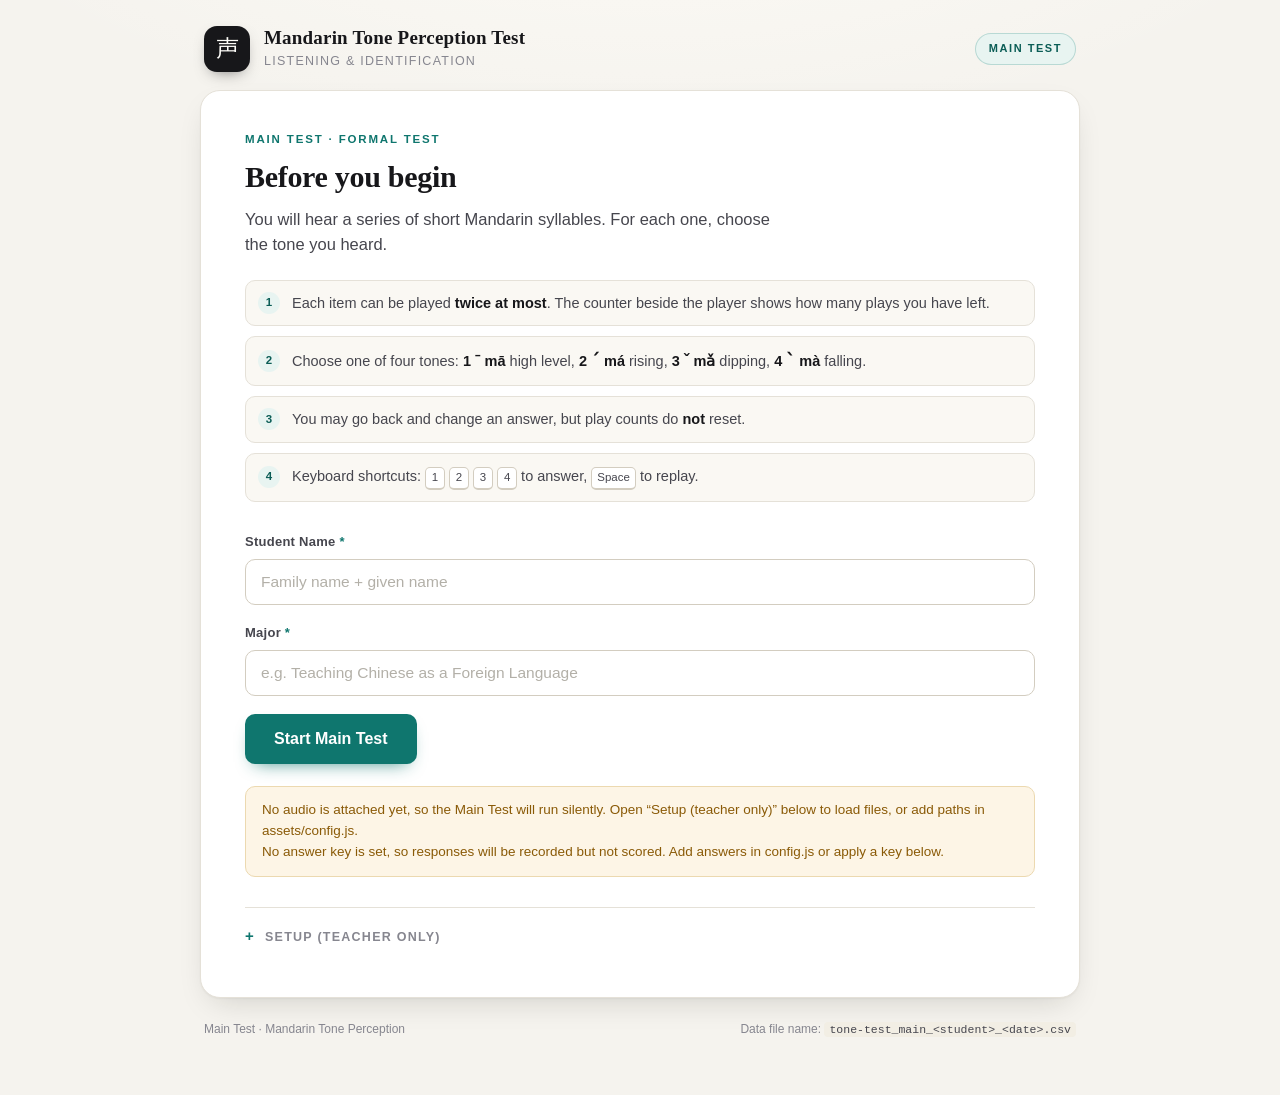
==== main.html @ bfbaeff8 "Add files via upload" ====
<!DOCTYPE html>
<html lang="en">
<head>
<meta charset="utf-8" />
<meta name="viewport" content="width=device-width, initial-scale=1" />
<title>Main Test · Mandarin Tone Perception</title>
<link rel="icon" href="data:image/svg+xml,%3Csvg xmlns=%27http://www.w3.org/2000/svg%27 viewBox=%270 0 32 32%27%3E%3Crect width=%2732%27 height=%2732%27 rx=%277%27 fill=%27%2317171a%27/%3E%3Ctext x=%2716%27 y=%2723%27 font-size=%2719%27 text-anchor=%27middle%27 fill=%27%23fdfcf8%27 font-family=%27serif%27%3E%E5%A3%B0%3C/text%3E%3C/svg%3E" />
<link rel="stylesheet" href="assets/styles.css" />
</head>
<body data-test-type="main">

<header class="topbar">
  <div class="brand">
    <span class="brand-mark">声</span>
    <div>
      <h1>Mandarin Tone Perception Test</h1>
      <p class="brand-sub">Listening &amp; identification</p>
    </div>
  </div>
  <span class="badge">Main Test</span>
</header>

<main class="wrap">

  <!-- ==================== 1. START ==================== -->
  <section id="screen-start" class="screen">
    <div class="card">
      <p class="eyebrow">Main Test · Formal test</p>
      <h2>Before you begin</h2>
      <p class="lead">You will hear a series of short Mandarin syllables. For each one, choose the tone you heard.</p>

      <ul class="rules">
        <li><span class="rule-icon">1</span> Each item can be played <strong>twice at most</strong>. The counter beside the player shows how many plays you have left.</li>
        <li><span class="rule-icon">2</span> Choose one of four tones: <strong>1 <span class="tone-mark">&#x02C9;</span> m&#x0101;</strong> high level, <strong>2 <span class="tone-mark">&#x02CA;</span> m&#x00E1;</strong> rising, <strong>3 <span class="tone-mark">&#x02C7;</span> m&#x01CE;</strong> dipping, <strong>4 <span class="tone-mark">&#x02CB;</span> m&#x00E0;</strong> falling.</li>
        <li><span class="rule-icon">3</span> You may go back and change an answer, but play counts do <strong>not</strong> reset.</li>
        <li><span class="rule-icon">4</span> Keyboard shortcuts: <kbd>1</kbd> <kbd>2</kbd> <kbd>3</kbd> <kbd>4</kbd> to answer, <kbd>Space</kbd> to replay.</li>
      </ul>

      <form id="startForm" class="form" novalidate>
        <div class="field">
          <label for="nameInput">Student Name <span class="req">*</span></label>
          <input id="nameInput" name="studentName" type="text" autocomplete="name" required placeholder="Family name + given name" />
        </div>
        <div class="field">
          <label for="majorInput">Major <span class="req">*</span></label>
          <input id="majorInput" name="major" type="text" autocomplete="off" required placeholder="e.g. Teaching Chinese as a Foreign Language" />
        </div>
        <p class="form-error" id="formError" role="alert" hidden></p>
        <div>
          <button class="btn btn-primary btn-lg" id="startBtn" type="submit">Start Main Test</button>
        </div>
      </form>

      <div class="notice notice-warn" id="setupWarning" hidden></div>

      <details class="setup">
        <summary>Setup (teacher only)</summary>
        <div class="setup-body">

          <div class="setup-block">
            <h3>1 · Load audio</h3>
            <p>Select the sound files for this test, or pick the whole folder. Items are filled in filename order
              (1, 2, 3 … 10, 11), unless a path is already written in <code>assets/config.js</code>.
              Files loaded here live only in this browser tab, so repeat this step each session.</p>
            <div class="setup-row">
              <label class="file-label">Choose files
                <input id="audioFiles" type="file" accept="audio/*,.mp3,.wav,.m4a,.ogg,.aac,.flac" multiple />
              </label>
              <label class="file-label">Choose folder
                <input id="audioFolder" type="file" webkitdirectory directory multiple />
              </label>
            </div>
            <p class="status-line" id="audioStatus"></p>
          </div>

          <div class="setup-block">
            <h3>2 · Answer key</h3>
            <p>One value per item, in order, e.g. <code>1,3,2,4,1</code>. Use <code>0</code> for an item that is not scored yet.
              A key saved here is remembered on this computer; a key written in <code>assets/config.js</code> is used otherwise.</p>
            <div class="setup-row">
              <input id="keyInput" class="key-input" type="text" spellcheck="false" placeholder="1,2,3,4,1" aria-label="Answer key" />
              <button class="btn btn-ghost btn-sm" id="applyKey" type="button">Apply</button>
              <button class="btn btn-ghost btn-sm" id="clearKey" type="button">Clear saved</button>
            </div>
            <p class="status-line" id="keyStatus"></p>
          </div>

          <div class="setup-block">
            <h3>3 · Sending results</h3>
            <p>Every submission is saved as a CSV on the student's computer. To also collect it centrally, paste your
              Google Apps Script Web App URL into <code>ENDPOINT</code> at the top of <code>assets/app.js</code>;
              the page will then POST the same data as JSON.</p>
          </div>

        </div>
      </details>
    </div>
  </section>

  <!-- ==================== 2. TEST ==================== -->
  <section id="screen-test" class="screen" hidden>
    <div class="card">
      <div class="test-head">
        <div>
          <p class="eyebrow" id="whoMeta">—</p>
          <h2 class="q-title">Item <span id="qNum">1</span> <span class="q-of">of <span id="qTotal">10</span></span></h2>
        </div>
        <div class="pill" id="playsPill">2 plays left</div>
      </div>

      <div class="bar"><div class="bar-fill" id="bar"></div></div>

      <div class="player">
        <button class="play-btn" id="playBtn" type="button" aria-label="Play the audio for this item">
          <svg viewBox="0 0 24 24" aria-hidden="true" focusable="false">
            <path d="M8 5.5v13l11-6.5z" fill="currentColor" />
          </svg>
        </button>
        <div class="player-info">
          <p class="player-status" id="playStatus">Ready to play</p>
          <p class="player-hint" id="playHint">You may play this item 2 times in total.</p>
          <span class="play-count" id="playCount">0 / 2</span>
        </div>
      </div>

      <p class="audio-note" id="audioNote" hidden></p>

      <p class="pick-label">Which tone did you hear?</p>
      <div class="options" id="options" role="group" aria-label="Tone options"></div>

      <div class="test-nav">
        <button class="btn btn-ghost" id="prevBtn" type="button">&#8592; Previous</button>
        <button class="btn btn-primary" id="nextBtn" type="button">Next &#8594;</button>
      </div>
    </div>
  </section>

  <!-- ==================== 3. DONE ==================== -->
  <section id="screen-done" class="screen" hidden>
    <div class="card">
      <p class="eyebrow">Submitted · Main Test</p>
      <h2>Thank you, <span id="doneName">—</span></h2>
      <p class="lead">Your responses have been recorded. A CSV file has been saved to your downloads folder.</p>

      <div class="score">
        <div class="score-main"><span id="scoreValue">–</span><span class="score-den" id="scoreDen"></span></div>
        <p class="score-sub" id="scoreSub"></p>
      </div>

      <div class="actions">
        <button class="btn btn-primary" id="downloadBtn" type="button">Download CSV again</button>
        <button class="btn btn-ghost" id="restartBtn" type="button">Start a new student</button>
      </div>
      <p class="post-status" id="postStatus"></p>

      <details class="review" open>
        <summary>Review answers</summary>
        <div class="table-wrap">
          <table>
            <thead>
              <tr>
                <th class="num">#</th>
                <th>Audio file</th>
                <th class="num">Response</th>
                <th class="num">Key</th>
                <th class="num">Plays</th>
                <th>Result</th>
              </tr>
            </thead>
            <tbody id="summaryBody"></tbody>
          </table>
        </div>
      </details>
    </div>
  </section>

</main>

<footer class="foot">
  <span>Main Test · Mandarin Tone Perception</span>
  <span>Data file name: <code>tone-test_main_&lt;student&gt;_&lt;date&gt;.csv</code></span>
</footer>

<div class="toast" id="toast" role="status" aria-live="polite"></div>

<script src="assets/config.js"></script>
<script src="assets/app.js"></script>
</body>
</html>
---- assets/styles.css ----
/* ============================================================================
   Mandarin Tone Perception Test — shared styles
   ========================================================================== */

:root {
  --paper: #f5f3ee;
  --card: #ffffff;
  --ink: #17171a;
  --ink-2: #46464e;
  --muted: #86868f;
  --line: #e5e1d8;
  --line-strong: #d3cdc0;

  --accent: #0f766e;
  --accent-ink: #0b5d56;
  --accent-soft: #e8f4f1;

  --correct: #15803d;
  --correct-soft: #e9f6ed;
  --wrong: #b3352f;
  --wrong-soft: #fbeceb;
  --sand: #f2ede2;

  --radius-lg: 20px;
  --radius: 14px;
  --radius-sm: 10px;

  --shadow: 0 1px 2px rgba(24, 20, 12, .04), 0 12px 32px -12px rgba(24, 20, 12, .18);
  --font-ui: ui-sans-serif, -apple-system, "Segoe UI", Roboto, "Helvetica Neue",
             "PingFang SC", "Microsoft YaHei", Arial, sans-serif;
  --font-display: "Iowan Old Style", "Palatino Linotype", Palatino, Georgia,
                  "Songti SC", "Times New Roman", serif;
}

body[data-test-type="pilot"] {
  --accent: #b45309;
  --accent-ink: #8f4107;
  --accent-soft: #fdf2e3;
}

body[data-test-type="main"] {
  --accent: #0f766e;
  --accent-ink: #0b5d56;
  --accent-soft: #e8f4f1;
}

* { box-sizing: border-box; }

html { -webkit-text-size-adjust: 100%; }

body {
  margin: 0;
  min-height: 100vh;
  padding: 0 20px 56px;
  font-family: var(--font-ui);
  font-size: 16px;
  line-height: 1.55;
  color: var(--ink);
  background:
    radial-gradient(1100px 520px at 50% -220px, #fffdf8 0%, rgba(255, 253, 248, 0) 70%),
    var(--paper);
  -webkit-font-smoothing: antialiased;
}

[hidden] { display: none !important; }

/* ---------- top bar ---------- */

.topbar {
  max-width: 880px;
  margin: 0 auto;
  padding: 26px 4px 18px;
  display: flex;
  align-items: center;
  justify-content: space-between;
  gap: 16px;
}

.brand { display: flex; align-items: center; gap: 14px; min-width: 0; }

.brand-mark {
  flex: 0 0 auto;
  width: 46px; height: 46px;
  display: grid; place-items: center;
  border-radius: 13px;
  background: var(--ink);
  color: #fdfcf8;
  font-family: var(--font-display);
  font-size: 23px;
  line-height: 1;
  padding-bottom: 2px;
  box-shadow: 0 6px 16px -8px rgba(23, 23, 26, .7);
}

.brand h1 {
  margin: 0;
  font-family: var(--font-display);
  font-size: 19px;
  font-weight: 600;
  letter-spacing: .01em;
  line-height: 1.25;
}

.brand-sub {
  margin: 2px 0 0;
  font-size: 12.5px;
  letter-spacing: .1em;
  text-transform: uppercase;
  color: var(--muted);
}

.badge {
  flex: 0 0 auto;
  padding: 6px 13px;
  border-radius: 999px;
  font-size: 11px;
  font-weight: 700;
  letter-spacing: .14em;
  text-transform: uppercase;
  color: var(--accent-ink);
  background: var(--accent-soft);
  border: 1px solid color-mix(in srgb, var(--accent) 22%, transparent);
}

/* ---------- layout ---------- */

.wrap { max-width: 880px; margin: 0 auto; }

.card {
  background: var(--card);
  border: 1px solid var(--line);
  border-radius: var(--radius-lg);
  box-shadow: var(--shadow);
  padding: 40px 44px 38px;
}

.eyebrow {
  margin: 0 0 10px;
  font-size: 11.5px;
  font-weight: 700;
  letter-spacing: .16em;
  text-transform: uppercase;
  color: var(--accent);
}

h2 {
  margin: 0 0 12px;
  font-family: var(--font-display);
  font-size: 30px;
  line-height: 1.2;
  font-weight: 600;
  letter-spacing: -.01em;
}

.lead { margin: 0 0 22px; color: var(--ink-2); font-size: 16.5px; max-width: 58ch; }

/* ---------- start screen ---------- */

.rules {
  list-style: none;
  margin: 0 0 30px;
  padding: 0;
  display: grid;
  gap: 10px;
}

.rules li {
  position: relative;
  padding: 11px 16px 11px 46px;
  border-radius: var(--radius-sm);
  background: #faf8f3;
  border: 1px solid var(--line);
  font-size: 14.5px;
  color: var(--ink-2);
}

.rule-icon {
  position: absolute;
  left: 12px; top: 50%;
  transform: translateY(-50%);
  width: 22px; height: 22px;
  display: grid; place-items: center;
  border-radius: 999px;
  background: var(--accent-soft);
  color: var(--accent-ink);
  font-size: 11.5px;
  font-weight: 700;
}

.rules strong { color: var(--ink); font-weight: 600; }

code {
  padding: 1px 5px;
  border-radius: 4px;
  background: #f2eee4;
  font-family: ui-monospace, Menlo, Consolas, monospace;
  font-size: .88em;
  color: var(--ink-2);
}

kbd {
  display: inline-block;
  min-width: 20px;
  padding: 1px 5px;
  border: 1px solid var(--line-strong);
  border-bottom-width: 2px;
  border-radius: 5px;
  background: #fff;
  font-family: var(--font-ui);
  font-size: 11.5px;
  text-align: center;
  color: var(--ink-2);
}

.form { display: grid; gap: 18px; }

.field { display: grid; gap: 7px; }

.field label {
  font-size: 13px;
  font-weight: 600;
  letter-spacing: .02em;
  color: var(--ink-2);
}

.req { color: var(--accent); }

.field input {
  width: 100%;
  padding: 13px 15px;
  border: 1px solid var(--line-strong);
  border-radius: var(--radius-sm);
  background: #fff;
  font-family: inherit;
  font-size: 15.5px;
  color: var(--ink);
  transition: border-color .15s, box-shadow .15s;
}

.field input::placeholder { color: #b3b0a8; }

.field input:focus {
  outline: none;
  border-color: var(--accent);
  box-shadow: 0 0 0 3px color-mix(in srgb, var(--accent) 16%, transparent);
}

.form-error {
  margin: 0;
  padding: 10px 14px;
  border-radius: var(--radius-sm);
  background: var(--wrong-soft);
  border: 1px solid color-mix(in srgb, var(--wrong) 25%, transparent);
  color: var(--wrong);
  font-size: 14px;
}

/* ---------- buttons ---------- */

.btn {
  display: inline-flex;
  align-items: center;
  justify-content: center;
  gap: 8px;
  padding: 12px 22px;
  border-radius: var(--radius-sm);
  border: 1px solid transparent;
  font-family: inherit;
  font-size: 15px;
  font-weight: 600;
  cursor: pointer;
  transition: transform .12s, background .15s, border-color .15s, color .15s, opacity .15s;
  -webkit-tap-highlight-color: transparent;
}

.btn:active:not(:disabled) { transform: translateY(1px); }

.btn:disabled { opacity: .42; cursor: not-allowed; }

.btn-primary {
  background: var(--accent);
  color: #fff;
  box-shadow: 0 8px 18px -10px color-mix(in srgb, var(--accent) 90%, transparent);
}

.btn-primary:hover:not(:disabled) { background: var(--accent-ink); }

.btn-ghost {
  background: #fff;
  border-color: var(--line-strong);
  color: var(--ink-2);
}

.btn-ghost:hover:not(:disabled) { border-color: var(--ink-2); color: var(--ink); }

.btn-lg { padding: 15px 28px; font-size: 16px; }

.btn-sm { padding: 8px 14px; font-size: 13px; }

/* ---------- setup panel ---------- */

.setup {
  margin-top: 30px;
  border-top: 1px solid var(--line);
  padding-top: 4px;
}

.setup > summary {
  cursor: pointer;
  padding: 12px 0;
  list-style: none;
  font-size: 12.5px;
  font-weight: 700;
  letter-spacing: .1em;
  text-transform: uppercase;
  color: var(--muted);
  user-select: none;
}

.setup > summary::-webkit-details-marker { display: none; }

.setup > summary::before {
  content: "+";
  display: inline-block;
  width: 16px;
  margin-right: 4px;
  color: var(--accent);
  font-size: 15px;
}

.setup[open] > summary::before { content: "–"; }

.setup-body {
  display: grid;
  gap: 16px;
  padding: 6px 0 18px;
  font-size: 13.5px;
  color: var(--ink-2);
}

.setup-block {
  padding: 16px 18px;
  border: 1px dashed var(--line-strong);
  border-radius: var(--radius-sm);
  background: #fbf9f5;
}

.setup-block h3 {
  margin: 0 0 6px;
  font-size: 13px;
  font-weight: 700;
  letter-spacing: .04em;
  text-transform: uppercase;
  color: var(--ink);
}

.setup-block p { margin: 0 0 10px; font-size: 13px; line-height: 1.55; }

.setup-row { display: flex; flex-wrap: wrap; gap: 10px; align-items: center; }

.file-label {
  display: inline-flex;
  align-items: center;
  gap: 7px;
  padding: 8px 14px;
  border-radius: 8px;
  border: 1px solid var(--line-strong);
  background: #fff;
  font-size: 13px;
  font-weight: 600;
  color: var(--ink-2);
  cursor: pointer;
}

.file-label:hover { border-color: var(--accent); color: var(--accent-ink); }

.file-label input[type="file"] { display: none; }

.status-line { margin: 8px 0 0; font-size: 12.5px; color: var(--muted); }

.status-line.is-ok { color: var(--correct); }
.status-line.is-warn { color: #a1610a; }

.key-input {
  width: 100%;
  max-width: 420px;
  padding: 9px 12px;
  border: 1px solid var(--line-strong);
  border-radius: 8px;
  font-family: ui-monospace, Menlo, Consolas, monospace;
  font-size: 14px;
  letter-spacing: .1em;
  background: #fff;
  color: var(--ink);
}

.key-input:focus { outline: none; border-color: var(--accent); }

.notice {
  margin: 22px 0 0;
  padding: 13px 16px;
  border-radius: var(--radius-sm);
  font-size: 13.5px;
  line-height: 1.55;
}

.notice-warn {
  background: #fdf5e6;
  border: 1px solid #ecd9b0;
  color: #8a5a07;
}

/* ---------- test screen ---------- */

.test-head {
  display: flex;
  align-items: flex-start;
  justify-content: space-between;
  gap: 18px;
  margin-bottom: 6px;
}

.test-head .eyebrow { margin-bottom: 6px; }

.q-title {
  margin: 0;
  font-family: var(--font-display);
  font-size: 26px;
  font-weight: 600;
  letter-spacing: -.01em;
}

.q-of { color: var(--muted); font-size: 17px; font-weight: 400; }

.pill {
  flex: 0 0 auto;
  margin-top: 4px;
  padding: 6px 13px;
  border-radius: 999px;
  background: var(--sand);
  color: var(--ink-2);
  font-size: 12.5px;
  font-weight: 600;
  white-space: nowrap;
}

.pill.is-empty { background: var(--wrong-soft); color: var(--wrong); }

.bar {
  height: 4px;
  margin: 16px 0 26px;
  border-radius: 999px;
  background: var(--sand);
  overflow: hidden;
}

.bar-fill {
  height: 100%;
  width: 0;
  border-radius: 999px;
  background: var(--accent);
  transition: width .3s ease;
}

.player {
  display: flex;
  align-items: center;
  gap: 22px;
  padding: 22px 24px;
  border-radius: var(--radius);
  background: linear-gradient(180deg, #fbfaf6, #f7f4ec);
  border: 1px solid var(--line);
}

.play-btn {
  flex: 0 0 auto;
  width: 82px; height: 82px;
  display: grid; place-items: center;
  border: none;
  border-radius: 999px;
  background: var(--accent);
  color: #fff;
  cursor: pointer;
  box-shadow: 0 12px 24px -12px color-mix(in srgb, var(--accent) 85%, transparent);
  transition: transform .12s, background .15s, opacity .15s;
}

.play-btn:hover:not(:disabled) { transform: scale(1.03); background: var(--accent-ink); }
.play-btn:active:not(:disabled) { transform: scale(.98); }

.play-btn:disabled {
  background: #ece7dc;
  color: #a8a29a;
  cursor: not-allowed;
  box-shadow: none;
}

.play-btn svg { width: 30px; height: 30px; margin-left: 3px; }

.play-btn.is-playing svg { margin-left: 0; }

.player-info { min-width: 0; }

.player-status {
  margin: 0 0 3px;
  font-size: 15px;
  font-weight: 600;
  color: var(--ink);
}

.player-hint { margin: 0; font-size: 13.5px; color: var(--muted); }

.play-count {
  display: inline-block;
  margin-top: 8px;
  padding: 3px 9px;
  border-radius: 6px;
  background: #fff;
  border: 1px solid var(--line-strong);
  font-family: ui-monospace, Menlo, Consolas, monospace;
  font-size: 11.5px;
  letter-spacing: .06em;
  color: var(--ink-2);
}

.pick-label {
  margin: 30px 0 12px;
  font-size: 13px;
  font-weight: 600;
  letter-spacing: .03em;
  color: var(--ink-2);
}

.options {
  display: grid;
  grid-template-columns: repeat(4, 1fr);
  gap: 12px;
}

.option {
  position: relative;
  display: grid;
  justify-items: center;
  gap: 3px;
  padding: 16px 10px 14px;
  border: 1.5px solid var(--line-strong);
  border-radius: var(--radius);
  background: #fff;
  cursor: pointer;
  font-family: inherit;
  color: var(--ink);
  transition: border-color .14s, background .14s, transform .12s, box-shadow .14s;
}

.option:hover { border-color: var(--accent); background: #fffdf9; }
.option:active { transform: translateY(1px); }

.option.is-selected {
  border-color: var(--accent);
  background: var(--accent-soft);
  box-shadow: 0 0 0 3px color-mix(in srgb, var(--accent) 12%, transparent);
}

.option-head {
  display: flex;
  align-items: baseline;
  gap: 6px;
  line-height: 1;
}

.option-num {
  font-family: var(--font-display);
  font-size: 27px;
  line-height: 1;
  font-weight: 600;
}

.option-mark {
  font-size: 23px;
  line-height: 1;
  font-weight: 600;
  color: var(--accent);
}

.option-name {
  font-size: 11.5px;
  line-height: 1.35;
  color: var(--muted);
  text-align: center;
}

.option-sample {
  font-family: var(--font-display);
  font-size: 16px;
  line-height: 1.2;
  color: var(--ink-2);
  letter-spacing: .02em;
}

.rules .tone-mark { font-size: 1.15em; font-weight: 600; color: var(--ink); }

.audio-note {
  margin: 14px 0 0;
  font-size: 12.5px;
  color: #a1610a;
}

.test-nav {
  display: flex;
  justify-content: space-between;
  gap: 12px;
  margin-top: 30px;
  padding-top: 22px;
  border-top: 1px solid var(--line);
}

/* ---------- done screen ---------- */

.score {
  display: flex;
  align-items: baseline;
  gap: 16px;
  flex-wrap: wrap;
  margin: 6px 0 22px;
  padding: 20px 24px;
  border-radius: var(--radius);
  background: var(--accent-soft);
  border: 1px solid color-mix(in srgb, var(--accent) 18%, transparent);
}

.score-main {
  font-family: var(--font-display);
  font-size: 40px;
  line-height: 1;
  font-weight: 600;
  color: var(--accent-ink);
}

.score-den { font-size: 19px; color: var(--accent-ink); opacity: .6; margin-left: 3px; }

.score-sub { margin: 0; font-size: 14px; color: var(--ink-2); }

.actions { display: flex; flex-wrap: wrap; gap: 10px; margin-bottom: 6px; }

.post-status {
  margin: 14px 0 0;
  font-size: 13px;
  color: var(--muted);
  min-height: 1.2em;
}

.post-status.is-ok { color: var(--correct); }
.post-status.is-err { color: var(--wrong); }

.review { margin-top: 28px; border-top: 1px solid var(--line); padding-top: 4px; }

.review > summary {
  cursor: pointer;
  padding: 12px 0;
  list-style: none;
  font-size: 12.5px;
  font-weight: 700;
  letter-spacing: .1em;
  text-transform: uppercase;
  color: var(--muted);
  user-select: none;
}

.review > summary::-webkit-details-marker { display: none; }

.table-wrap { overflow-x: auto; }

table {
  width: 100%;
  border-collapse: collapse;
  font-size: 13.5px;
}

th, td {
  padding: 9px 10px;
  text-align: left;
  border-bottom: 1px solid var(--line);
  white-space: nowrap;
}

th {
  font-size: 11px;
  font-weight: 700;
  letter-spacing: .08em;
  text-transform: uppercase;
  color: var(--muted);
  border-bottom-color: var(--line-strong);
}

td.num, th.num { text-align: center; font-variant-numeric: tabular-nums; }

.tag {
  display: inline-block;
  padding: 2px 8px;
  border-radius: 5px;
  font-size: 11.5px;
  font-weight: 600;
}

.tag-correct { background: var(--correct-soft); color: var(--correct); }
.tag-wrong { background: var(--wrong-soft); color: var(--wrong); }
.tag-neutral { background: var(--sand); color: var(--ink-2); }

/* ---------- footer / toast ---------- */

.foot {
  max-width: 880px;
  margin: 22px auto 0;
  padding: 0 4px;
  font-size: 12px;
  color: var(--muted);
  display: flex;
  justify-content: space-between;
  gap: 12px;
  flex-wrap: wrap;
}

.foot code {
  font-family: ui-monospace, Menlo, Consolas, monospace;
  font-size: 11.5px;
  color: var(--ink-2);
}

.toast {
  position: fixed;
  left: 50%;
  bottom: 28px;
  transform: translate(-50%, 16px);
  max-width: min(520px, calc(100vw - 40px));
  padding: 12px 20px;
  border-radius: 999px;
  background: rgba(23, 23, 26, .94);
  color: #fdfcf8;
  font-size: 13.5px;
  box-shadow: 0 14px 32px -14px rgba(0, 0, 0, .6);
  opacity: 0;
  pointer-events: none;
  transition: opacity .2s, transform .2s;
  z-index: 50;
}

.toast.is-visible { opacity: 1; transform: translate(-50%, 0); }

/* ---------- launcher (index.html) ---------- */

.launcher-head { text-align: center; margin: 18px 0 34px; }

.launcher-head h2 { font-size: 40px; }

.launcher-head .lead { margin: 0 auto; }

.launch-grid { display: grid; grid-template-columns: 1fr 1fr; gap: 18px; }

.launch-card {
  display: block;
  padding: 26px 26px 24px;
  border: 1px solid var(--line);
  border-radius: var(--radius);
  background: #fff;
  text-decoration: none;
  color: inherit;
  transition: transform .16s, box-shadow .16s, border-color .16s;
}

.launch-card:hover {
  transform: translateY(-2px);
  border-color: var(--accent);
  box-shadow: 0 16px 34px -18px rgba(24, 20, 12, .32);
}

.launch-card .tag { margin-bottom: 12px; }

.launch-card h3 {
  margin: 0 0 6px;
  font-family: var(--font-display);
  font-size: 23px;
  font-weight: 600;
}

.launch-card p { margin: 0 0 16px; font-size: 14px; color: var(--ink-2); }

.launch-card .go { font-size: 13px; font-weight: 700; color: var(--accent); }

.launch-card.is-pilot { --accent: #b45309; --accent-ink: #8f4107; --accent-soft: #fdf2e3; }
.launch-card.is-main { --accent: #0f766e; --accent-ink: #0b5d56; --accent-soft: #e8f4f1; }

/* ---------- responsive ---------- */

@media (max-width: 720px) {
  body { padding: 0 14px 44px; }
  .card { padding: 28px 22px 26px; border-radius: 16px; }
  h2 { font-size: 25px; }
  .options { grid-template-columns: repeat(2, 1fr); }
  .launch-grid { grid-template-columns: 1fr; }
  .player { gap: 16px; padding: 18px; }
  .play-btn { width: 68px; height: 68px; }
  .test-nav { flex-direction: column; }
  .test-nav .btn { width: 100%; }
  .score-main { font-size: 34px; }
  .launcher-head h2 { font-size: 30px; }

  .topbar { padding: 18px 2px 14px; gap: 10px; }
  .brand { gap: 10px; }
  .brand-mark { width: 38px; height: 38px; font-size: 19px; border-radius: 11px; }
  .brand h1 { font-size: 15.5px; }
  .brand-sub { font-size: 11px; letter-spacing: .08em; }
  .badge { padding: 5px 10px; font-size: 10px; letter-spacing: .1em; }
}

@media (prefers-reduced-motion: reduce) {
  * { transition: none !important; animation: none !important; }
}
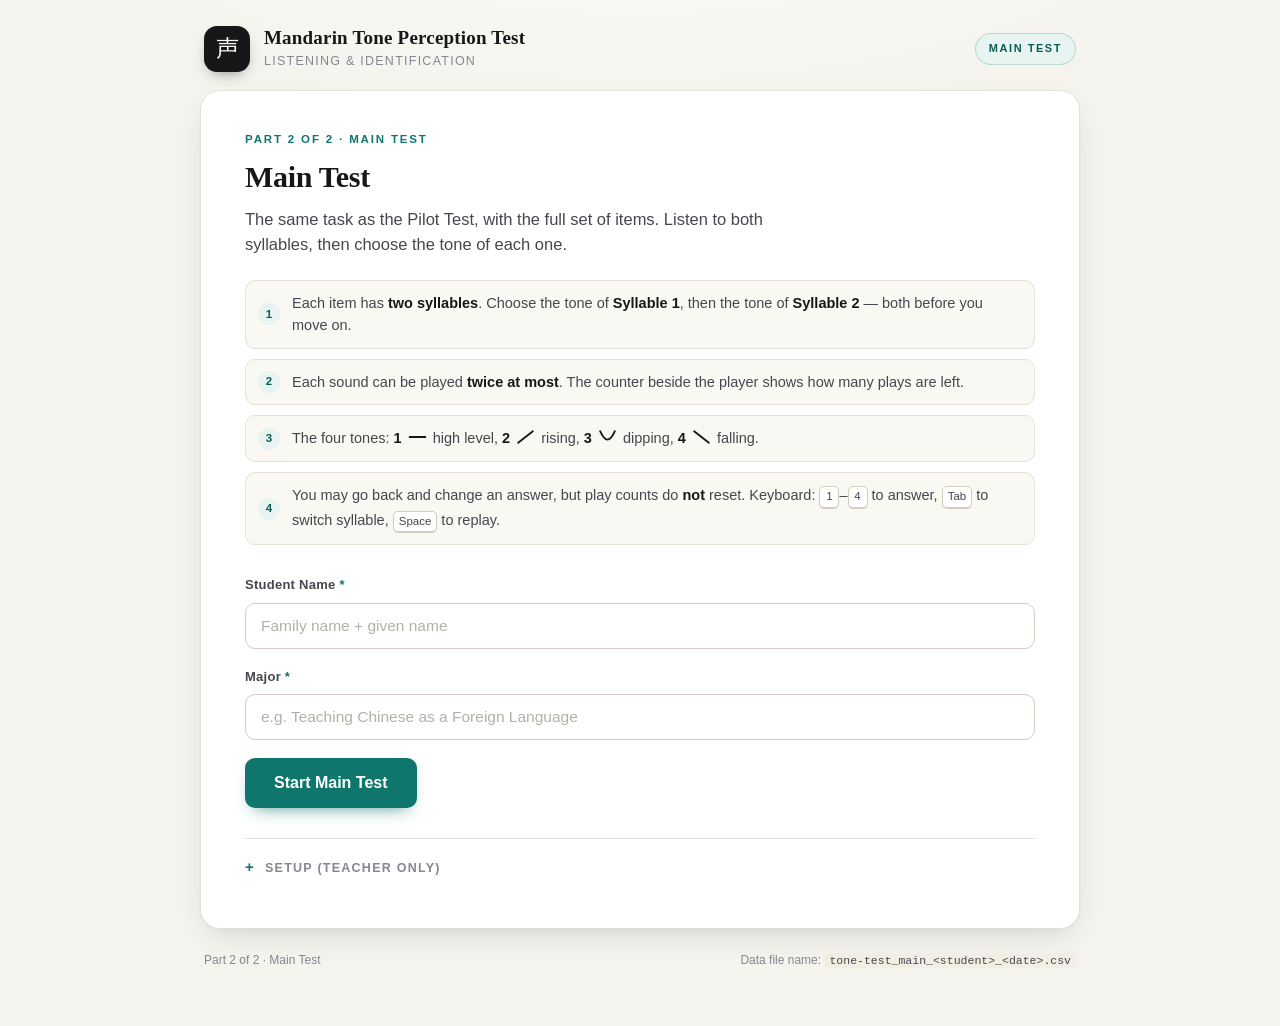
==== commit d107ac1b: "Add files via upload" ====
--- a/main.html
+++ b/main.html
@@ -25,15 +25,15 @@
   <!-- ==================== 1. START ==================== -->
   <section id="screen-start" class="screen">
     <div class="card">
-      <p class="eyebrow">Main Test · Formal test</p>
-      <h2>Before you begin</h2>
-      <p class="lead">You will hear a series of short Mandarin syllables. For each one, choose the tone you heard.</p>
+      <p class="eyebrow">Part 2 of 2 &middot; Main Test</p>
+      <h2>Main Test</h2>
+      <p class="lead">The same task as the Pilot Test, with the full set of items. Listen to both syllables, then choose the tone of each one.</p>
 
       <ul class="rules">
-        <li><span class="rule-icon">1</span> Each item can be played <strong>twice at most</strong>. The counter beside the player shows how many plays you have left.</li>
-        <li><span class="rule-icon">2</span> Choose one of four tones: <strong>1 <span class="tone-mark">&#x02C9;</span> m&#x0101;</strong> high level, <strong>2 <span class="tone-mark">&#x02CA;</span> m&#x00E1;</strong> rising, <strong>3 <span class="tone-mark">&#x02C7;</span> m&#x01CE;</strong> dipping, <strong>4 <span class="tone-mark">&#x02CB;</span> m&#x00E0;</strong> falling.</li>
-        <li><span class="rule-icon">3</span> You may go back and change an answer, but play counts do <strong>not</strong> reset.</li>
-        <li><span class="rule-icon">4</span> Keyboard shortcuts: <kbd>1</kbd> <kbd>2</kbd> <kbd>3</kbd> <kbd>4</kbd> to answer, <kbd>Space</kbd> to replay.</li>
+        <li><span class="rule-icon">1</span> Each item has <strong>two syllables</strong>. Choose the tone of <strong>Syllable 1</strong>, then the tone of <strong>Syllable 2</strong> &mdash; both before you move on.</li>
+        <li><span class="rule-icon">2</span> Each sound can be played <strong>twice at most</strong>. The counter beside the player shows how many plays are left.</li>
+        <li><span class="rule-icon">3</span> The four tones: <strong>1 <span class="tone-mark" aria-hidden="true"><svg viewBox="0 0 40 34"><path d="M5 17H35"/></svg></span></strong> high level, <strong>2 <span class="tone-mark" aria-hidden="true"><svg viewBox="0 0 40 34"><path d="M6 28L34 6"/></svg></span></strong> rising, <strong>3 <span class="tone-mark" aria-hidden="true"><svg viewBox="0 0 40 34"><path d="M6 6Q20 38 34 6"/></svg></span></strong> dipping, <strong>4 <span class="tone-mark" aria-hidden="true"><svg viewBox="0 0 40 34"><path d="M6 6L34 28"/></svg></span></strong> falling.</li>
+        <li><span class="rule-icon">4</span> You may go back and change an answer, but play counts do <strong>not</strong> reset. Keyboard: <kbd>1</kbd>&ndash;<kbd>4</kbd> to answer, <kbd>Tab</kbd> to switch syllable, <kbd>Space</kbd> to replay.</li>
       </ul>
 
       <form id="startForm" class="form" novalidate>
@@ -58,10 +58,11 @@
         <div class="setup-body">
 
           <div class="setup-block">
-            <h3>1 · Load audio</h3>
-            <p>Select the sound files for this test, or pick the whole folder. Items are filled in filename order
-              (1, 2, 3 … 10, 11), unless a path is already written in <code>assets/config.js</code>.
-              Files loaded here live only in this browser tab, so repeat this step each session.</p>
+            <h3>1 &middot; Load audio</h3>
+            <p>Select the sound files for this test, or pick the whole folder. Files are matched in filename order:
+              with <strong>two files per item</strong> the first pair goes to Syllable 1 and 2 of Item 1; with
+              <strong>one file per item</strong> that file is used for both syllables. Paths written in
+              <code>assets/config.js</code> take priority. Files loaded here live only in this browser tab.</p>
             <div class="setup-row">
               <label class="file-label">Choose files
                 <input id="audioFiles" type="file" accept="audio/*,.mp3,.wav,.m4a,.ogg,.aac,.flac" multiple />
@@ -74,11 +75,12 @@
           </div>
 
           <div class="setup-block">
-            <h3>2 · Answer key</h3>
-            <p>One value per item, in order, e.g. <code>1,3,2,4,1</code>. Use <code>0</code> for an item that is not scored yet.
+            <h3>2 &middot; Answer key</h3>
+            <p>Two values per item, syllable 1 then syllable 2, e.g. <code>2-4, 1-1, 3-2, 4-4, 1-3</code>.
+              A flat list (<code>2,4,1,1,3,2</code>) also works. Use <code>0</code> for a syllable that is not scored yet.
               A key saved here is remembered on this computer; a key written in <code>assets/config.js</code> is used otherwise.</p>
             <div class="setup-row">
-              <input id="keyInput" class="key-input" type="text" spellcheck="false" placeholder="1,2,3,4,1" aria-label="Answer key" />
+              <input id="keyInput" class="key-input" type="text" spellcheck="false" placeholder="2-4, 1-1, 3-2" aria-label="Answer key" />
               <button class="btn btn-ghost btn-sm" id="applyKey" type="button">Apply</button>
               <button class="btn btn-ghost btn-sm" id="clearKey" type="button">Clear saved</button>
             </div>
@@ -86,7 +88,7 @@
           </div>
 
           <div class="setup-block">
-            <h3>3 · Sending results</h3>
+            <h3>3 &middot; Sending results</h3>
             <p>Every submission is saved as a CSV on the student's computer. To also collect it centrally, paste your
               Google Apps Script Web App URL into <code>ENDPOINT</code> at the top of <code>assets/app.js</code>;
               the page will then POST the same data as JSON.</p>
@@ -102,7 +104,7 @@
     <div class="card">
       <div class="test-head">
         <div>
-          <p class="eyebrow" id="whoMeta">—</p>
+          <p class="eyebrow" id="whoMeta">&mdash;</p>
           <h2 class="q-title">Item <span id="qNum">1</span> <span class="q-of">of <span id="qTotal">10</span></span></h2>
         </div>
         <div class="pill" id="playsPill">2 plays left</div>
@@ -110,23 +112,10 @@
 
       <div class="bar"><div class="bar-fill" id="bar"></div></div>
 
-      <div class="player">
-        <button class="play-btn" id="playBtn" type="button" aria-label="Play the audio for this item">
-          <svg viewBox="0 0 24 24" aria-hidden="true" focusable="false">
-            <path d="M8 5.5v13l11-6.5z" fill="currentColor" />
-          </svg>
-        </button>
-        <div class="player-info">
-          <p class="player-status" id="playStatus">Ready to play</p>
-          <p class="player-hint" id="playHint">You may play this item 2 times in total.</p>
-          <span class="play-count" id="playCount">0 / 2</span>
-        </div>
-      </div>
+      <div id="players" class="players"></div>
+      <div id="syllables" class="syllables"></div>
 
       <p class="audio-note" id="audioNote" hidden></p>
-
-      <p class="pick-label">Which tone did you hear?</p>
-      <div class="options" id="options" role="group" aria-label="Tone options"></div>
 
       <div class="test-nav">
         <button class="btn btn-ghost" id="prevBtn" type="button">&#8592; Previous</button>
@@ -138,18 +127,18 @@
   <!-- ==================== 3. DONE ==================== -->
   <section id="screen-done" class="screen" hidden>
     <div class="card">
-      <p class="eyebrow">Submitted · Main Test</p>
-      <h2>Thank you, <span id="doneName">—</span></h2>
+      <p class="eyebrow">Submitted &middot; Main Test</p>
+      <h2>Thank you, <span id="doneName">&mdash;</span></h2>
       <p class="lead">Your responses have been recorded. A CSV file has been saved to your downloads folder.</p>
 
       <div class="score">
-        <div class="score-main"><span id="scoreValue">–</span><span class="score-den" id="scoreDen"></span></div>
+        <div class="score-main"><span id="scoreValue">&ndash;</span><span class="score-den" id="scoreDen"></span></div>
         <p class="score-sub" id="scoreSub"></p>
       </div>
 
       <div class="actions">
-        <button class="btn btn-primary" id="downloadBtn" type="button">Download CSV again</button>
-        <button class="btn btn-ghost" id="restartBtn" type="button">Start a new student</button>
+        <button class="btn btn-ghost" id="downloadBtn" type="button">Download CSV again</button>
+        <button class="btn btn-ghost" id="finishBtn" type="button">Finish &middot; new student</button>
       </div>
       <p class="post-status" id="postStatus"></p>
 
@@ -177,7 +166,7 @@
 </main>
 
 <footer class="foot">
-  <span>Main Test · Mandarin Tone Perception</span>
+  <span>Part 2 of 2 &middot; Main Test</span>
   <span>Data file name: <code>tone-test_main_&lt;student&gt;_&lt;date&gt;.csv</code></span>
 </footer>
 
--- a/assets/styles.css
+++ b/assets/styles.css
@@ -523,26 +523,110 @@
   color: var(--ink-2);
 }
 
-.pick-label {
-  margin: 30px 0 12px;
+/* Compact player, used when each syllable has its own sound file. */
+.player--sm {
+  flex: 0 0 auto;
+  max-width: 100%;
+  padding: 8px 14px 8px 10px;
+  gap: 12px;
+  border-radius: 999px;
+  background: #fff;
+}
+
+.player--sm .play-btn {
+  width: 40px; height: 40px;
+  box-shadow: none;
+}
+
+.player--sm .play-btn svg { width: 18px; height: 18px; }
+
+.player--sm .player-info {
+  display: flex;
+  align-items: center;
+  gap: 10px;
+  min-width: 0;
+}
+
+.player--sm .player-status { margin: 0; font-size: 12.5px; white-space: nowrap; }
+.player--sm .player-hint { display: none; }
+.player--sm .play-count { margin-top: 0; }
+
+/* ---------- syllables: two rows of four tones per item ---------- */
+
+.players { margin-bottom: 4px; }
+
+.syllables {
+  display: grid;
+  gap: 18px;
+  margin-top: 26px;
+}
+
+.syllable {
+  padding: 16px 18px 18px;
+  border: 1px solid var(--line);
+  border-radius: var(--radius);
+  background: #fcfbf7;
+  transition: border-color .15s, background .15s, box-shadow .15s;
+}
+
+.syllable.is-active {
+  border-color: color-mix(in srgb, var(--accent) 40%, var(--line));
+  background: #fff;
+  box-shadow: 0 2px 14px -10px rgba(24, 20, 12, .5);
+}
+
+.syllable-head {
+  display: flex;
+  align-items: center;
+  justify-content: space-between;
+  gap: 14px;
+  flex-wrap: wrap;
+  margin-bottom: 12px;
+}
+
+.syllable-label {
+  position: relative;
+  margin: 0;
+  padding-left: 18px;
   font-size: 13px;
-  font-weight: 600;
-  letter-spacing: .03em;
-  color: var(--ink-2);
+  font-weight: 700;
+  letter-spacing: .08em;
+  text-transform: uppercase;
+  color: var(--muted);
+}
+
+.syllable-label::before {
+  content: "";
+  position: absolute;
+  left: 0;
+  top: 50%;
+  transform: translateY(-50%);
+  width: 8px; height: 8px;
+  border-radius: 999px;
+  border: 2px solid var(--line-strong);
+  background: #fff;
+}
+
+.syllable.is-active .syllable-label { color: var(--accent-ink); }
+.syllable.is-active .syllable-label::before { border-color: var(--accent); }
+
+.syllable.is-answered .syllable-label::before {
+  border-color: var(--accent);
+  background: var(--accent);
 }
 
 .options {
   display: grid;
   grid-template-columns: repeat(4, 1fr);
-  gap: 12px;
+  gap: 10px;
 }
 
 .option {
   position: relative;
   display: grid;
   justify-items: center;
-  gap: 3px;
-  padding: 16px 10px 14px;
+  gap: 4px;
+  padding: 14px 8px 11px;
   border: 1.5px solid var(--line-strong);
   border-radius: var(--radius);
   background: #fff;
@@ -563,8 +647,8 @@
 
 .option-head {
   display: flex;
-  align-items: baseline;
-  gap: 6px;
+  align-items: center;
+  gap: 9px;
   line-height: 1;
 }
 
@@ -573,31 +657,48 @@
   font-size: 27px;
   line-height: 1;
   font-weight: 600;
-}
-
+  color: var(--ink);
+}
+
+/* The tone mark is the part that carries the meaning — draw it as a stroke. */
 .option-mark {
-  font-size: 23px;
-  line-height: 1;
-  font-weight: 600;
+  display: block;
+  width: 33px;
+  height: 28px;
   color: var(--accent);
 }
+
+.option-mark svg,
+.tone-mark svg {
+  display: block;
+  width: 100%;
+  height: 100%;
+  fill: none;
+  stroke: currentColor;
+  stroke-width: 3.2;
+  stroke-linecap: round;
+  stroke-linejoin: round;
+}
+
+.option.is-selected .option-mark { color: var(--accent-ink); }
 
 .option-name {
   font-size: 11.5px;
-  line-height: 1.35;
+  line-height: 1.3;
   color: var(--muted);
   text-align: center;
 }
 
-.option-sample {
-  font-family: var(--font-display);
-  font-size: 16px;
-  line-height: 1.2;
-  color: var(--ink-2);
-  letter-spacing: .02em;
-}
-
-.rules .tone-mark { font-size: 1.15em; font-weight: 600; color: var(--ink); }
+.rules .tone-mark {
+  display: inline-block;
+  width: 21px;
+  height: 18px;
+  margin: 0 1px;
+  color: var(--ink);
+  vertical-align: -.16em;
+}
+
+.rules .tone-mark svg { stroke-width: 3.6; }
 
 .audio-note {
   margin: 14px 0 0;
@@ -639,6 +740,32 @@
 .score-den { font-size: 19px; color: var(--accent-ink); opacity: .6; margin-left: 3px; }
 
 .score-sub { margin: 0; font-size: 14px; color: var(--ink-2); }
+
+/* ---------- hand-off to the next test ---------- */
+
+.next-box {
+  display: grid;
+  justify-items: start;
+  gap: 10px;
+  margin: 0 0 24px;
+  padding: 20px 22px;
+  border-radius: var(--radius);
+  border: 1px solid color-mix(in srgb, var(--accent) 26%, transparent);
+  background: var(--accent-soft);
+}
+
+.next-title {
+  margin: 0;
+  font-size: 11.5px;
+  font-weight: 700;
+  letter-spacing: .14em;
+  text-transform: uppercase;
+  color: var(--accent-ink);
+}
+
+.next-text { margin: 0; font-size: 14.5px; color: var(--ink-2); }
+.next-text strong { color: var(--accent-ink); font-variant-numeric: tabular-nums; }
+.next-box .btn { margin-top: 4px; }
 
 .actions { display: flex; flex-wrap: wrap; gap: 10px; margin-bottom: 6px; }
 
@@ -746,63 +873,70 @@
 
 .toast.is-visible { opacity: 1; transform: translate(-50%, 0); }
 
-/* ---------- launcher (index.html) ---------- */
-
-.launcher-head { text-align: center; margin: 18px 0 34px; }
-
-.launcher-head h2 { font-size: 40px; }
-
-.launcher-head .lead { margin: 0 auto; }
-
-.launch-grid { display: grid; grid-template-columns: 1fr 1fr; gap: 18px; }
-
-.launch-card {
-  display: block;
-  padding: 26px 26px 24px;
+/* ---------- entry page (index.html) ---------- */
+
+.entry-card { max-width: 720px; margin: 6px auto 0; }
+
+.steps {
+  list-style: none;
+  margin: 0 0 26px;
+  padding: 0;
+  display: grid;
+  grid-template-columns: 1fr 1fr;
+  gap: 10px;
+}
+
+.steps li {
+  display: grid;
+  grid-template-columns: auto 1fr;
+  align-items: center;
+  gap: 10px;
+  padding: 12px 16px;
   border: 1px solid var(--line);
-  border-radius: var(--radius);
-  background: #fff;
-  text-decoration: none;
-  color: inherit;
-  transition: transform .16s, box-shadow .16s, border-color .16s;
-}
-
-.launch-card:hover {
-  transform: translateY(-2px);
-  border-color: var(--accent);
-  box-shadow: 0 16px 34px -18px rgba(24, 20, 12, .32);
-}
-
-.launch-card .tag { margin-bottom: 12px; }
-
-.launch-card h3 {
-  margin: 0 0 6px;
-  font-family: var(--font-display);
-  font-size: 23px;
-  font-weight: 600;
-}
-
-.launch-card p { margin: 0 0 16px; font-size: 14px; color: var(--ink-2); }
-
-.launch-card .go { font-size: 13px; font-weight: 700; color: var(--accent); }
-
-.launch-card.is-pilot { --accent: #b45309; --accent-ink: #8f4107; --accent-soft: #fdf2e3; }
-.launch-card.is-main { --accent: #0f766e; --accent-ink: #0b5d56; --accent-soft: #e8f4f1; }
+  border-radius: var(--radius-sm);
+  background: #faf8f3;
+  font-size: 14px;
+  color: var(--ink-2);
+}
+
+.steps strong { color: var(--ink); font-weight: 600; }
+
+.step-num {
+  flex: 0 0 auto;
+  width: 22px; height: 22px;
+  display: grid; place-items: center;
+  border-radius: 999px;
+  background: var(--accent-soft);
+  color: var(--accent-ink);
+  font-size: 11.5px;
+  font-weight: 700;
+}
 
 /* ---------- responsive ---------- */
 
 @media (max-width: 720px) {
   body { padding: 0 14px 44px; }
-  .card { padding: 28px 22px 26px; border-radius: 16px; }
+  .card { padding: 26px 18px 24px; border-radius: 16px; }
   h2 { font-size: 25px; }
   .options { grid-template-columns: repeat(2, 1fr); }
-  .launch-grid { grid-template-columns: 1fr; }
-  .player { gap: 16px; padding: 18px; }
-  .play-btn { width: 68px; height: 68px; }
-  .test-nav { flex-direction: column; }
+  .steps { grid-template-columns: 1fr; }
+  .entry-card { margin-top: 2px; }
+  .player { gap: 16px; padding: 16px; }
+  .play-btn { width: 64px; height: 64px; }
+  .syllable { padding: 13px 12px 14px; }
+  .syllable-head { gap: 10px; }
+  .syllable-label { font-size: 11.5px; }
+  .option { padding: 11px 6px 9px; }
+  .option-num { font-size: 23px; }
+  .option-mark { width: 26px; height: 22px; }
+  .option-name { font-size: 10.5px; }
+  .player--sm { padding: 6px 12px 6px 8px; gap: 9px; }
+  .player--sm .play-btn { width: 36px; height: 36px; }
+  .player--sm .player-status { font-size: 11.5px; }
+  .test-nav { flex-direction: column-reverse; }
   .test-nav .btn { width: 100%; }
   .score-main { font-size: 34px; }
-  .launcher-head h2 { font-size: 30px; }
+  .next-box { padding: 16px; }
 
   .topbar { padding: 18px 2px 14px; gap: 10px; }
   .brand { gap: 10px; }
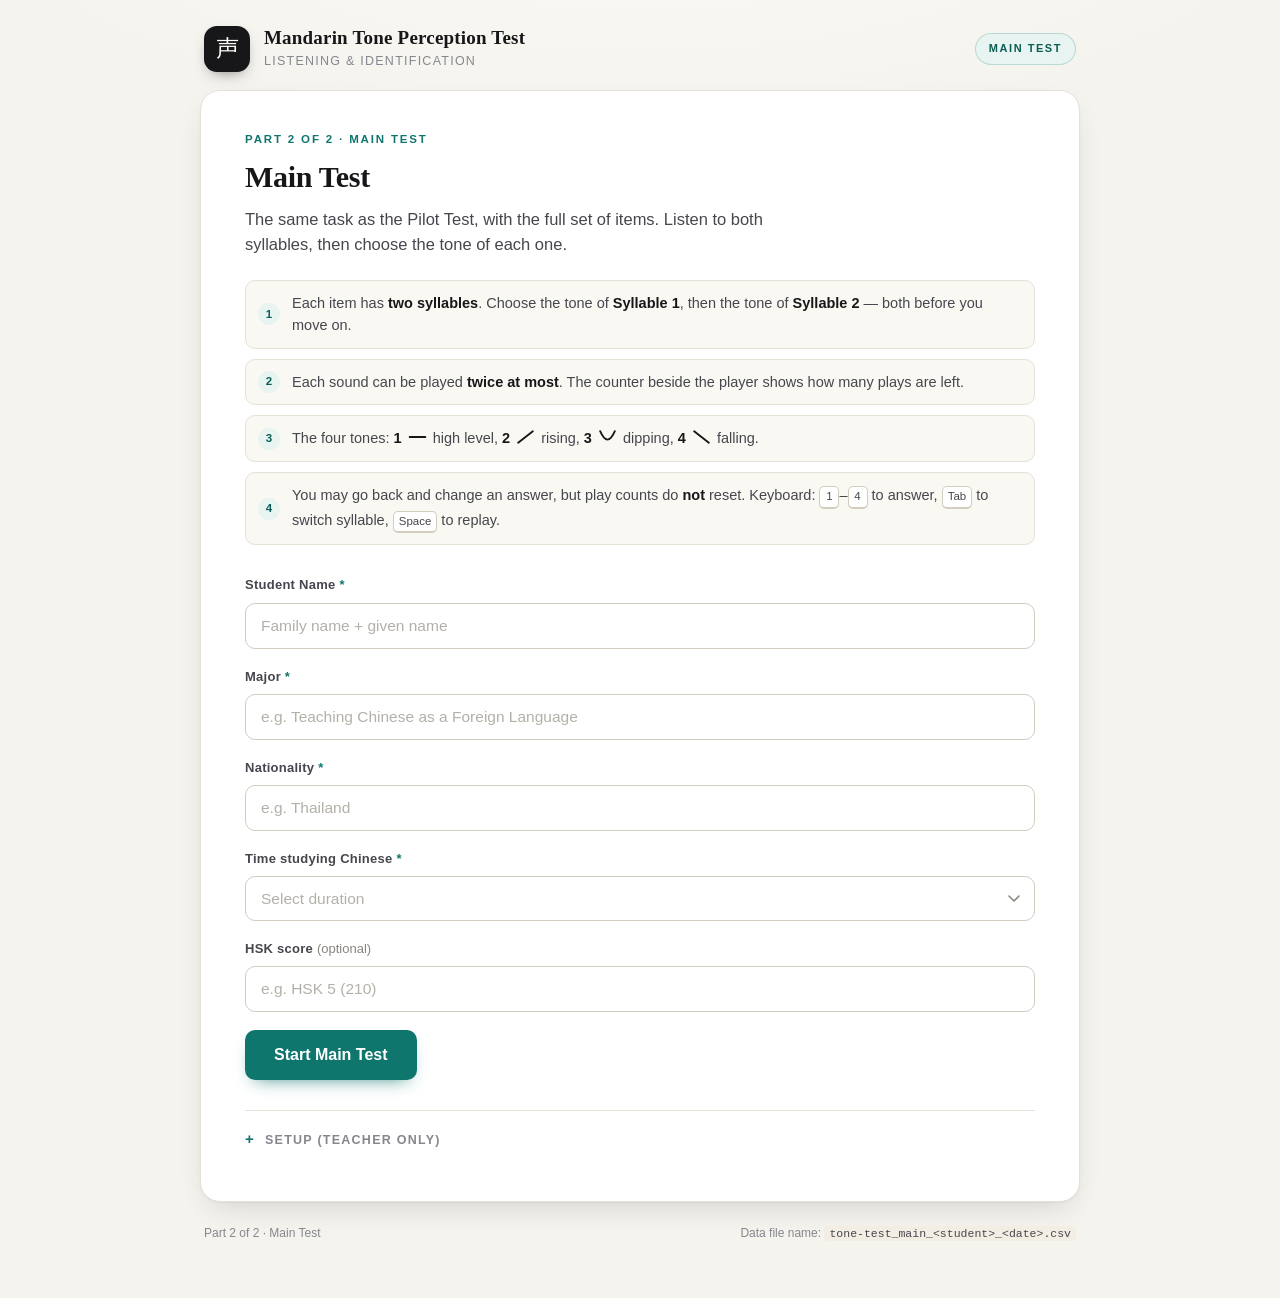
==== commit 5b735e4a: "Add files via upload" ====
--- a/main.html
+++ b/main.html
@@ -44,6 +44,27 @@
         <div class="field">
           <label for="majorInput">Major <span class="req">*</span></label>
           <input id="majorInput" name="major" type="text" autocomplete="off" required placeholder="e.g. Teaching Chinese as a Foreign Language" />
+        </div>
+        <div class="field">
+          <label for="nationalityInput">Nationality <span class="req">*</span></label>
+          <input id="nationalityInput" name="nationality" type="text" autocomplete="country-name" required placeholder="e.g. Thailand" />
+        </div>
+        <div class="field">
+          <label for="yearsSelect">Time studying Chinese <span class="req">*</span></label>
+          <select id="yearsSelect" name="yearsStudy" required>
+            <option value="">Select duration</option>
+            <option>1-3 months</option>
+            <option>3-6 months</option>
+            <option>6-12 months</option>
+            <option>1-3 years</option>
+            <option>3-5 years</option>
+            <option>5-10 years</option>
+            <option>More than 10 years</option>
+          </select>
+        </div>
+        <div class="field">
+          <label for="hskInput">HSK score <span class="opt">(optional)</span></label>
+          <input id="hskInput" name="hsk" type="text" autocomplete="off" placeholder="e.g. HSK 5 (210)" />
         </div>
         <p class="form-error" id="formError" role="alert" hidden></p>
         <div>
--- a/assets/styles.css
+++ b/assets/styles.css
@@ -225,6 +225,13 @@
 
 .req { color: var(--accent); }
 
+.opt {
+  font-weight: 500;
+  color: var(--ink-3, #8a857c);
+  text-transform: none;
+  letter-spacing: 0;
+}
+
 .field input {
   width: 100%;
   padding: 13px 15px;
@@ -243,6 +250,47 @@
   outline: none;
   border-color: var(--accent);
   box-shadow: 0 0 0 3px color-mix(in srgb, var(--accent) 16%, transparent);
+}
+
+.field select {
+  width: 100%;
+  padding: 13px 38px 13px 15px;
+  border: 1px solid var(--line-strong);
+  border-radius: var(--radius-sm);
+  background-color: #fff;
+  background-image: url("data:image/svg+xml;charset=utf-8,%3Csvg xmlns='http://www.w3.org/2000/svg' width='12' height='8' viewBox='0 0 12 8'%3E%3Cpath d='M1 1l5 5 5-5' fill='none' stroke='%238a877e' stroke-width='1.6' stroke-linecap='round' stroke-linejoin='round'/%3E%3C/svg%3E");
+  background-repeat: no-repeat;
+  background-position: right 14px center;
+  font-family: inherit;
+  font-size: 15.5px;
+  color: var(--ink);
+  appearance: none;
+  -webkit-appearance: none;
+  transition: border-color .15s, box-shadow .15s;
+}
+
+.field select:invalid { color: #b3b0a8; }
+
+.field select:focus {
+  outline: none;
+  border-color: var(--accent);
+  box-shadow: 0 0 0 3px color-mix(in srgb, var(--accent) 16%, transparent);
+}
+
+.session-chip {
+  margin: 0 0 6px;
+  display: inline-block;
+  align-self: flex-start;
+  width: fit-content;
+  padding: 5px 12px;
+  border-radius: 999px;
+  background: var(--bg-2, #f4f2ec);
+  border: 1px solid var(--line);
+  color: var(--ink-2);
+  font-size: 12.5px;
+  font-weight: 600;
+  letter-spacing: .04em;
+  text-transform: uppercase;
 }
 
 .form-error {
